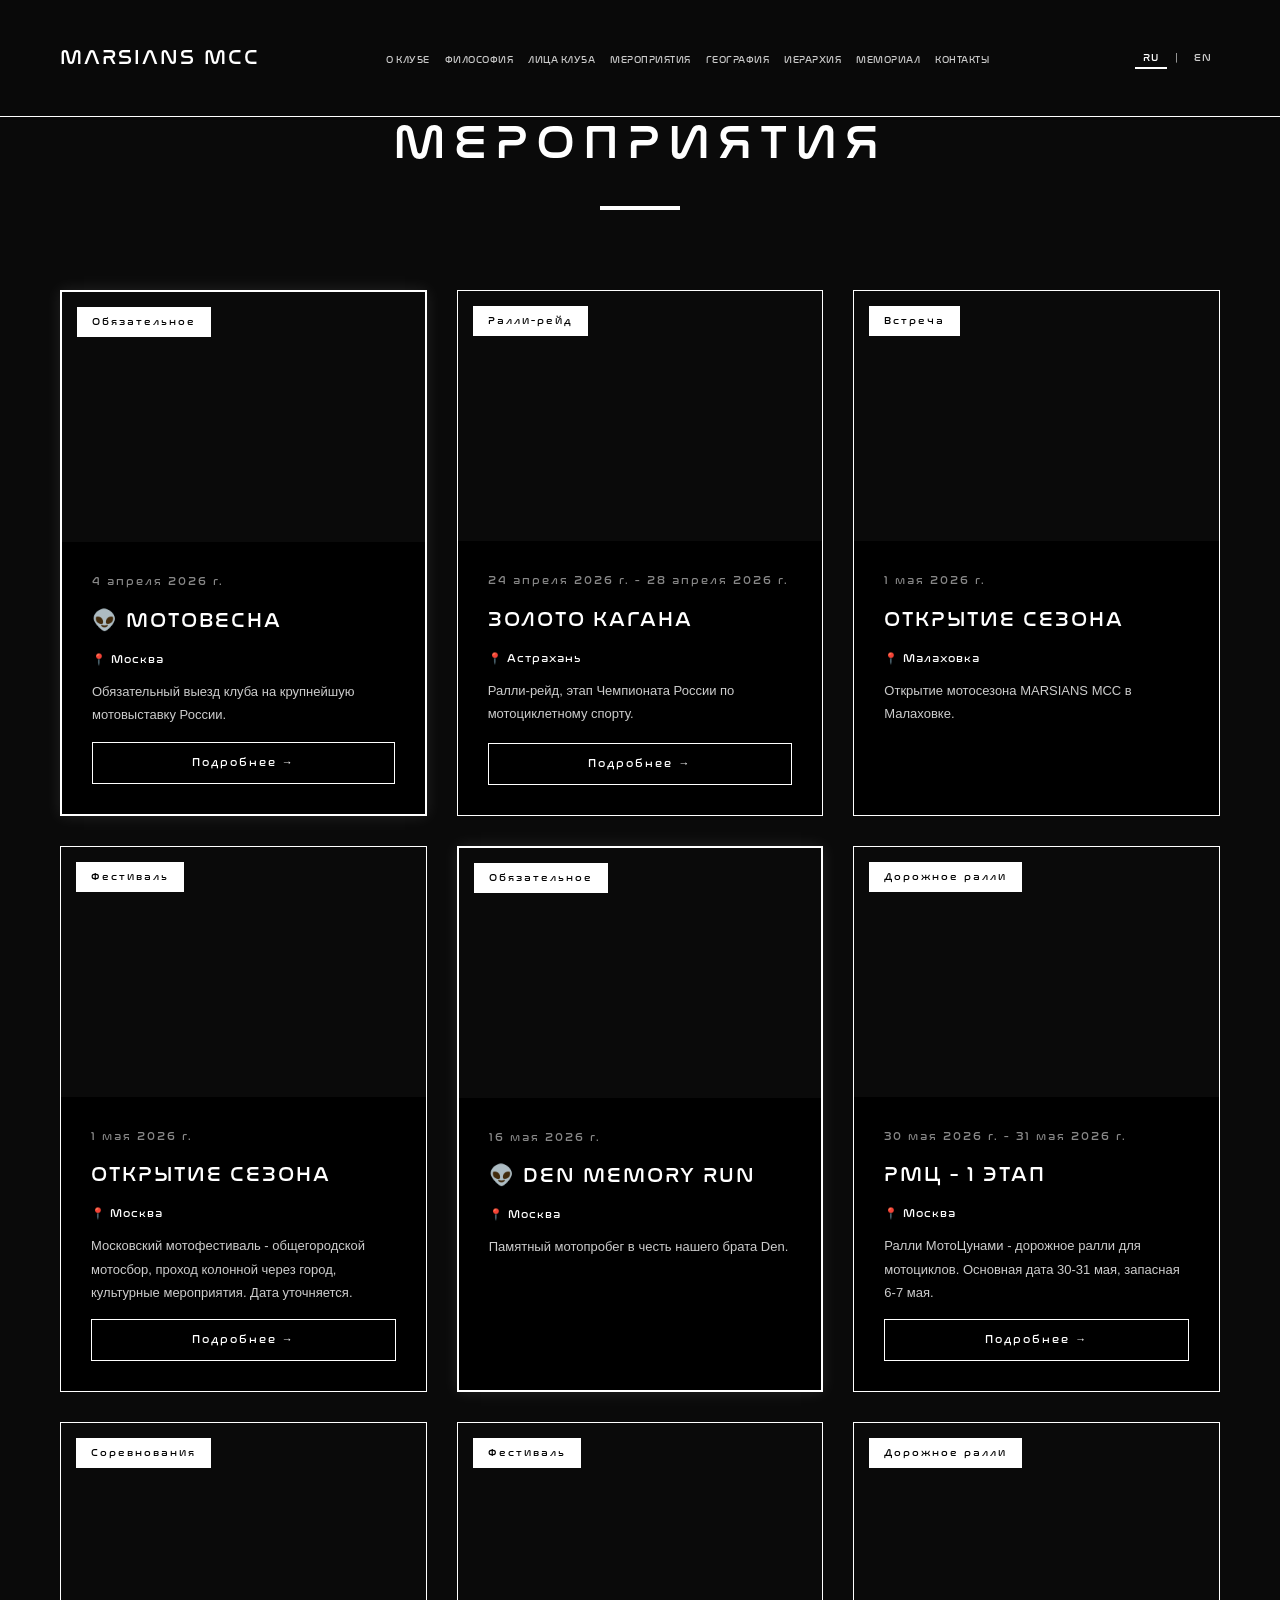
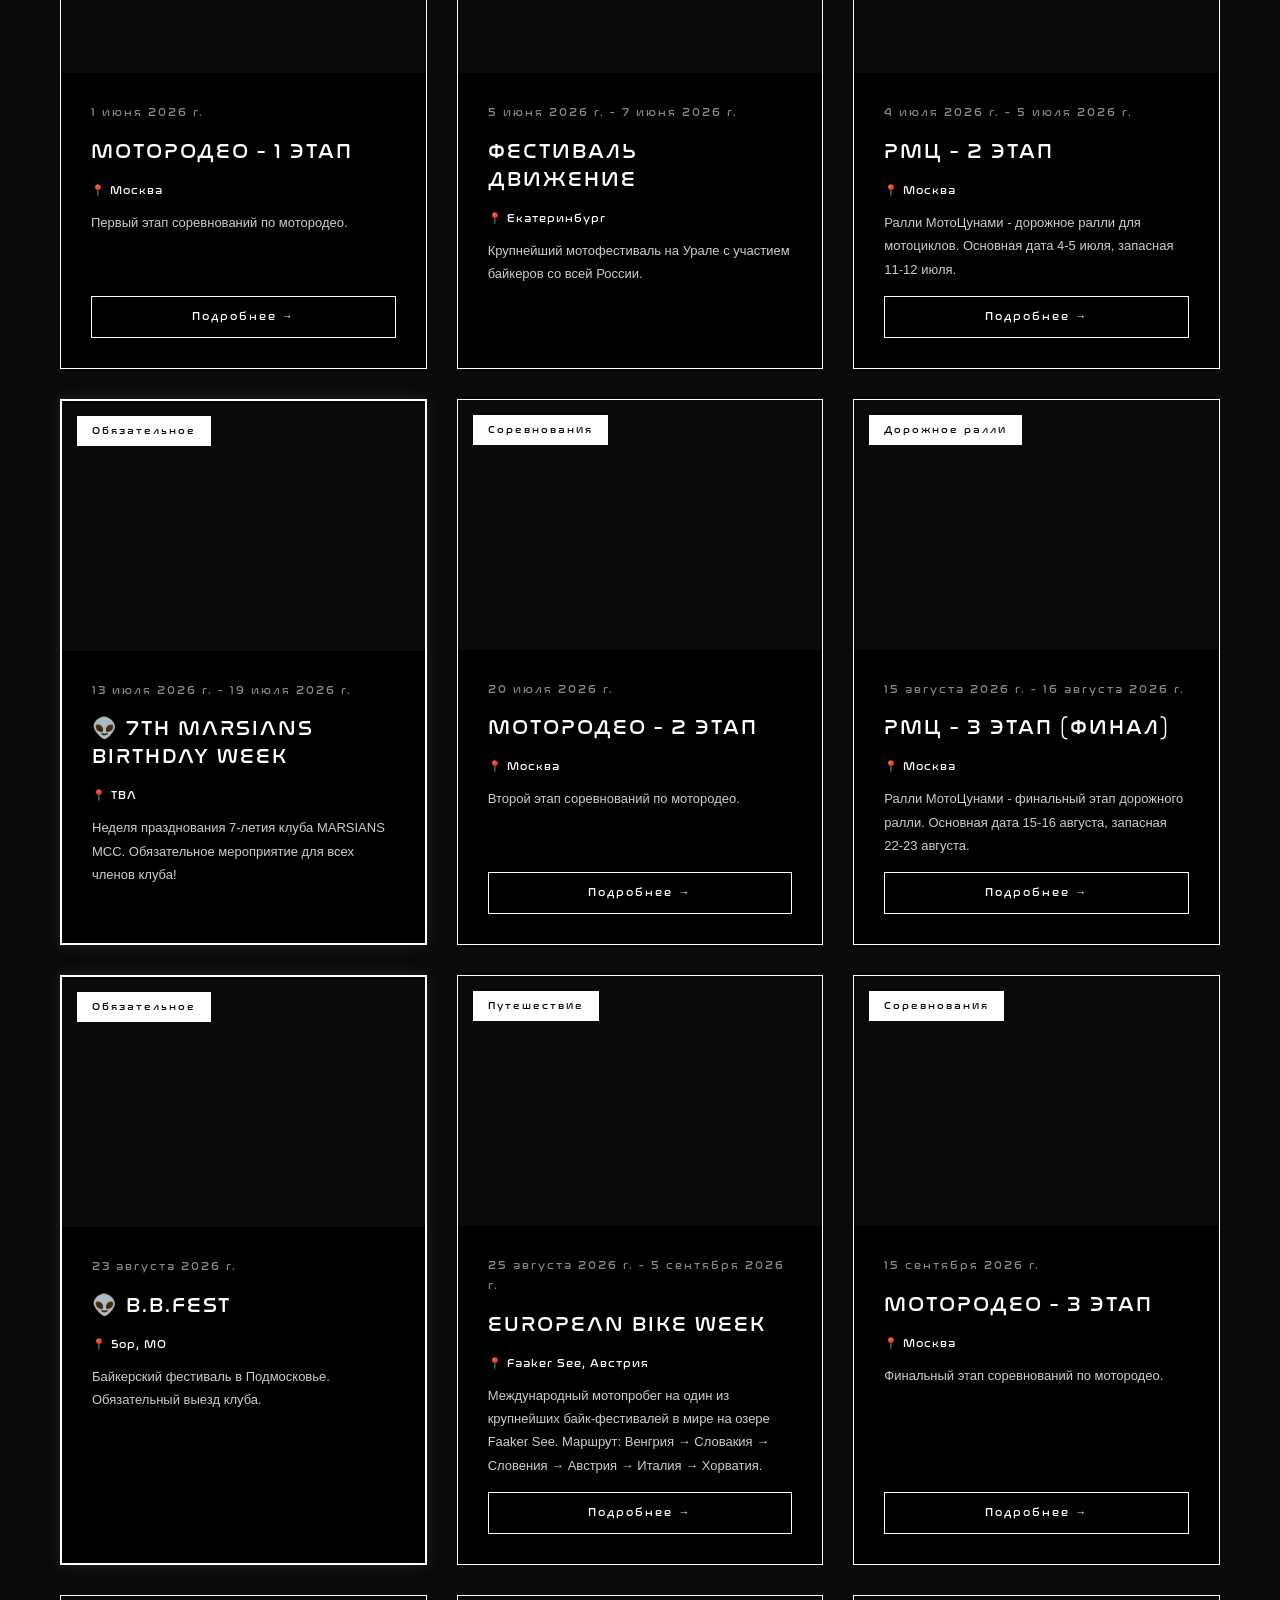
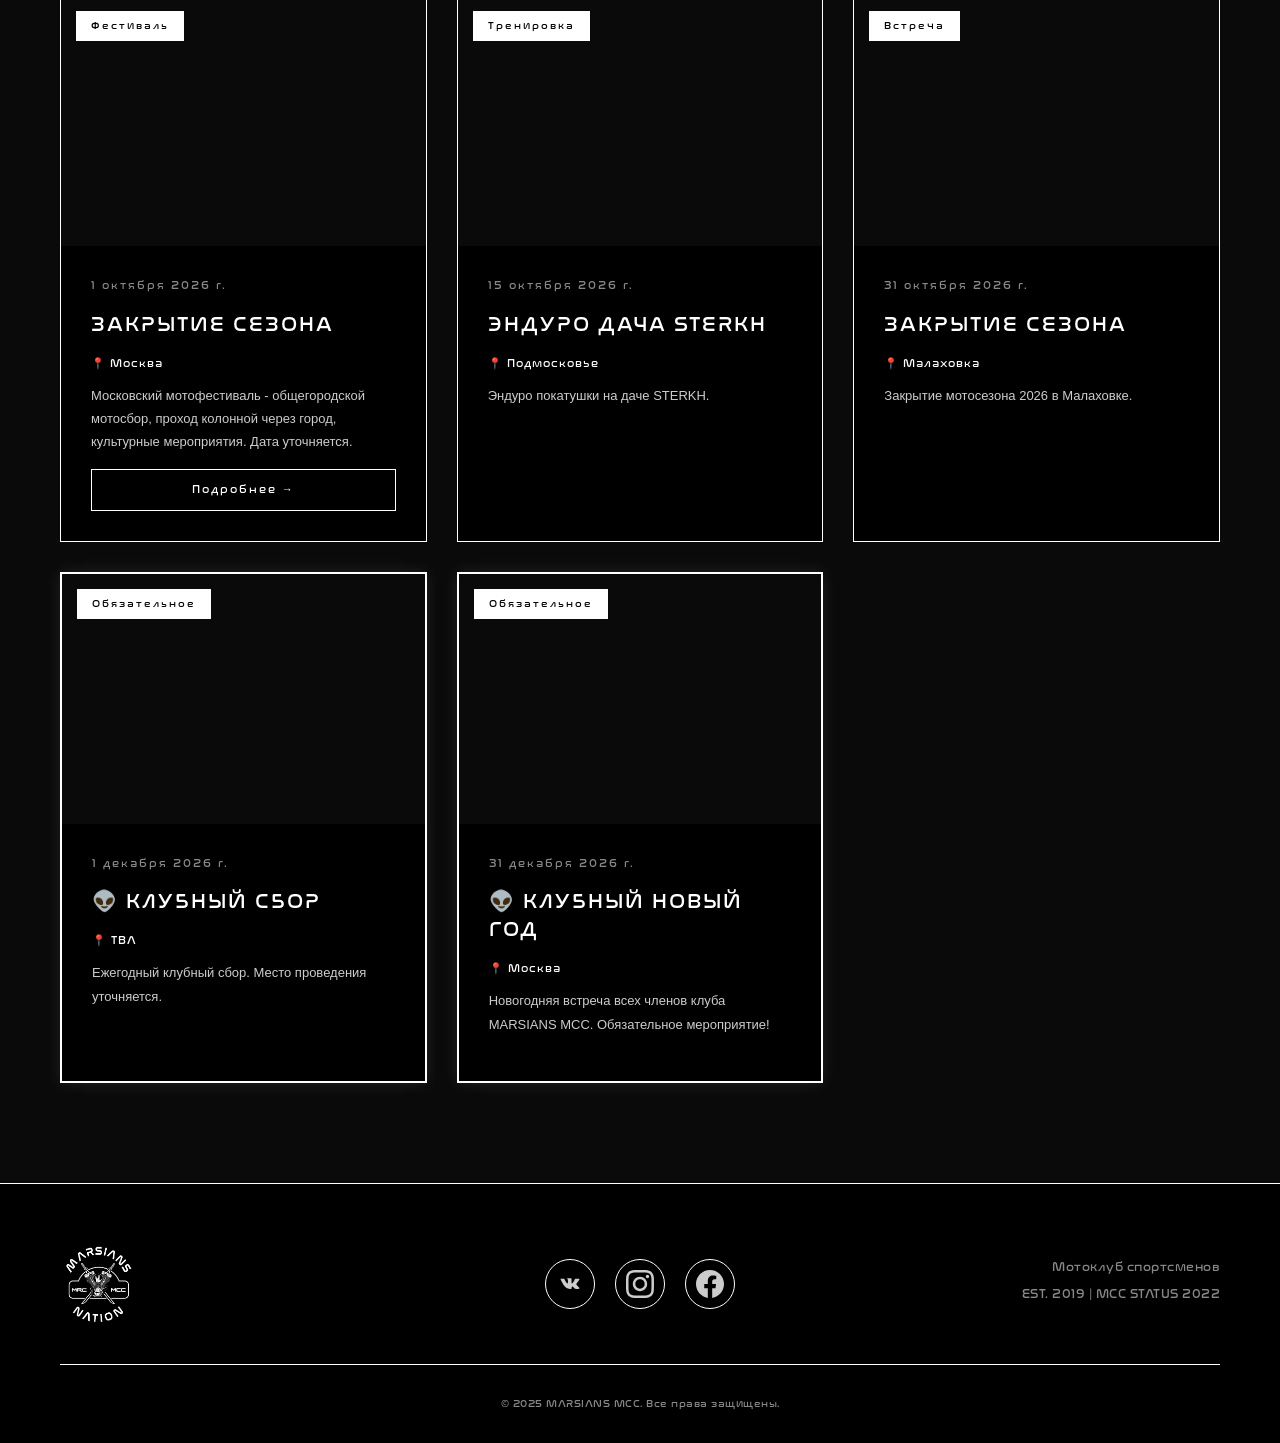
==== events.html @ 00800d78 "Initial COMMIT" ====
<!DOCTYPE html>
<html lang="ru">
<head>
    <!-- Google tag (gtag.js) -->
    <script async src="https://www.googletagmanager.com/gtag/js?id=G-VY75K21KX2"></script>
    <script>
      window.dataLayer = window.dataLayer || [];
      function gtag(){dataLayer.push(arguments);}
      gtag('js', new Date());

      gtag('config', 'G-VY75K21KX2');
    </script>

    <meta charset="UTF-8">
    <meta name="viewport" content="width=device-width, initial-scale=1.0">
    <meta name="description" content="Мероприятия MARSIANS MCC - гонки, ралли-рейды, встречи, поездки и события международного мотоклуба спортсменов">
    <meta name="keywords" content="мероприятия, события, ралли, гонки, мотоклуб, MARSIANS MCC, Dakar, эндуро">
    <meta name="author" content="MARSIANS MCC">
    <meta name="theme-color" content="#000000">

    <!-- Canonical URL -->
    <link rel="canonical" href="https://marsians.info/events.html">

    <!-- Open Graph / Facebook -->
    <meta property="og:type" content="website">
    <meta property="og:url" content="https://marsians.info/events.html">
    <meta property="og:title" content="Мероприятия - MARSIANS MCC">
    <meta property="og:description" content="Гонки, ралли-рейды, встречи, поездки и события международного мотоклуба спортсменов MARSIANS MCC">
    <meta property="og:image" content="https://marsians.info/images/marsians-logo-new.jpg">
    <meta property="og:locale" content="ru_RU">
    <meta property="og:locale:alternate" content="en_US">
    <meta property="og:site_name" content="MARSIANS MCC">

    <!-- Twitter Card -->
    <meta name="twitter:card" content="summary_large_image">
    <meta name="twitter:url" content="https://marsians.info/events.html">
    <meta name="twitter:title" content="Мероприятия - MARSIANS MCC">
    <meta name="twitter:description" content="Гонки, ралли-рейды, встречи, поездки и события международного мотоклуба спортсменов MARSIANS MCC">
    <meta name="twitter:image" content="https://marsians.info/images/marsians-logo-new.jpg">

    <title>Мероприятия - MARSIANS MCC</title>

    <!-- Favicons -->
    <link rel="icon" type="image/png" sizes="32x32" href="images/favicon-32.png">
    <link rel="icon" type="image/png" sizes="16x16" href="images/favicon-16.png">
    <link rel="apple-touch-icon" sizes="192x192" href="images/favicon-192.png">
    <link rel="manifest" href="site.webmanifest">

    <link rel="stylesheet" href="css/nasalization.css">
    <link rel="stylesheet" href="css/style.css?v=1772035218">
</head>
<body>
    <!-- Header -->
    <header class="header">
        <div class="container">
            <nav class="nav">
                <div class="logo">
                    <a href="index.html" style="display: flex; align-items: baseline; gap: 8px; text-decoration: none;">
                        <span class="logo-text">MARSIANS</span>
                        <span class="logo-mcc">MCC</span>
                    </a>
                </div>
                <ul class="nav-menu">
                    <li><a href="index.html#about" data-i18n="nav.about">О клубе</a></li>
                    <li><a href="index.html#philosophy" data-i18n="nav.philosophy">Философия</a></li>
                    <li><a href="index.html#members" data-i18n="nav.members">Лица клуба</a></li>
                    <li><a href="events.html" data-i18n="nav.events">Мероприятия</a></li>
                    <li><a href="index.html#geography" data-i18n="nav.geography">География</a></li>
                    <li><a href="index.html#membership" data-i18n="nav.membership">Членство</a></li>
                    <li><a href="memorial.html" data-i18n="nav.memorial">Мемориал</a></li>
                    <li><a href="index.html#contact" data-i18n="nav.contact">Контакты</a></li>
                </ul>
                <div class="lang-switcher">
                    <button class="lang-btn active" data-lang="ru">RU</button>
                    <span class="lang-divider">|</span>
                    <button class="lang-btn" data-lang="en">EN</button>
                </div>
                <div class="burger">
                    <span></span>
                    <span></span>
                    <span></span>
                </div>
            </nav>
        </div>
    </header>

    <!-- Events Section -->
    <section id="events" class="events page-section">
        <div class="container">
            <div class="section-header">
                <h2 class="section-title" data-i18n="events.title">Мероприятия</h2>
                <div class="title-line"></div>
            </div>
            <div class="events-content">
                <div id="events-container" class="events-grid">
                    <!-- Events will be loaded dynamically -->
                </div>
            </div>
        </div>
    </section>

    <!-- Footer -->
    <footer class="footer">
        <div class="container">
            <div class="footer-content">
                <div class="footer-logo">
                    <img src="images/marsians-logo-new.jpg" alt="MARSIANS MCC - MARSIANS NATION">
                </div>
                <div class="footer-info">
                    <p data-i18n="footer.subtitle">Мотоклуб спортсменов</p>
                    <p>EST. 2019 | MCC STATUS 2022</p>
                </div>
                <div class="footer-socials">
                    <a href="http://vk.com/marsians_mcc" class="social-link" aria-label="VKontakte">
                        <svg viewBox="0 0 24 24" fill="currentColor" xmlns="http://www.w3.org/2000/svg">
                            <path d="M12.785 16.241s.288-.032.436-.193c.136-.148.131-.425.131-.425s-.019-1.297.582-1.488c.593-.188 1.354 1.254 2.161 1.808.612.42 1.078.328 1.078.328l2.167-.03s1.133-.07.596-.962c-.044-.073-.314-.661-1.613-1.87-1.36-1.266-1.178-1.061.46-3.254.999-1.338 1.398-2.154 1.274-2.503-.118-.333-.849-.245-.849-.245l-2.439.015s-.181-.025-.315.056c-.131.079-.216.263-.216.263s-.387 1.03-.903 1.906c-1.087 1.848-1.523 1.947-1.7 1.832-.412-.267-.309-1.073-.309-1.645 0-1.788.271-2.533-.528-2.726-.266-.064-.461-.106-1.14-.113-.87-.009-1.605.003-2.021.207-.277.136-.491.439-.361.456.161.022.525.098.718.361.249.339.24 1.102.24 1.102s.143 2.105-.334 2.366c-.328.179-.777-.187-1.742-1.862-.494-.854-.867-1.798-.867-1.798s-.072-.176-.2-.271c-.155-.114-.372-.15-.372-.15l-2.318.015s-.348.01-.476.161c-.114.134-.009.411-.009.411s1.816 4.25 3.873 6.395c1.885 1.968 4.025 1.839 4.025 1.839h.971z"/>
                        </svg>
                    </a>
                    <a href="https://instagram.com/marsians.mcc" class="social-link" aria-label="Instagram">
                        <svg viewBox="0 0 24 24" fill="currentColor" xmlns="http://www.w3.org/2000/svg">
                            <path d="M12 2.163c3.204 0 3.584.012 4.85.07 3.252.148 4.771 1.691 4.919 4.919.058 1.265.069 1.645.069 4.849 0 3.205-.012 3.584-.069 4.849-.149 3.225-1.664 4.771-4.919 4.919-1.266.058-1.644.07-4.85.07-3.204 0-3.584-.012-4.849-.07-3.26-.149-4.771-1.699-4.919-4.92-.058-1.265-.07-1.644-.07-4.849 0-3.204.013-3.583.07-4.849.149-3.227 1.664-4.771 4.919-4.919 1.266-.057 1.645-.069 4.849-.069zm0-2.163c-3.259 0-3.667.014-4.947.072-4.358.2-6.78 2.618-6.98 6.98-.059 1.281-.073 1.689-.073 4.948 0 3.259.014 3.668.072 4.948.2 4.358 2.618 6.78 6.98 6.98 1.281.058 1.689.072 4.948.072 3.259 0 3.668-.014 4.948-.072 4.354-.2 6.782-2.618 6.979-6.98.059-1.28.073-1.689.073-4.948 0-3.259-.014-3.667-.072-4.947-.196-4.354-2.617-6.78-6.979-6.98-1.281-.059-1.69-.073-4.949-.073zm0 5.838c-3.403 0-6.162 2.759-6.162 6.162s2.759 6.163 6.162 6.163 6.162-2.759 6.162-6.163c0-3.403-2.759-6.162-6.162-6.162zm0 10.162c-2.209 0-4-1.79-4-4 0-2.209 1.791-4 4-4s4 1.791 4 4c0 2.21-1.791 4-4 4zm6.406-11.845c-.796 0-1.441.645-1.441 1.44s.645 1.44 1.441 1.44c.795 0 1.439-.645 1.439-1.44s-.644-1.44-1.439-1.44z"/>
                        </svg>
                    </a>
                    <a href="https://www.facebook.com/61574670457330/" class="social-link" aria-label="Facebook">
                        <svg viewBox="0 0 24 24" fill="currentColor" xmlns="http://www.w3.org/2000/svg">
                            <path d="M24 12.073c0-6.627-5.373-12-12-12s-12 5.373-12 12c0 5.99 4.388 10.954 10.125 11.854v-8.385H7.078v-3.47h3.047V9.43c0-3.007 1.792-4.669 4.533-4.669 1.312 0 2.686.235 2.686.235v2.953H15.83c-1.491 0-1.956.925-1.956 1.874v2.25h3.328l-.532 3.47h-2.796v8.385C19.612 23.027 24 18.062 24 12.073z"/>
                        </svg>
                    </a>
                </div>
            </div>
            <div class="footer-bottom">
                <p>&copy; 2025 MARSIANS MCC. <span data-i18n="footer.copyright">Все права защищены.</span></p>
            </div>
        </div>
    </footer>

    <script src="js/i18n.js"></script>
    <script src="js/script.js"></script>
    <script>
        // Initialize i18n when page loads
        document.addEventListener('DOMContentLoaded', () => {
            window.i18n.init();
            loadEvents();
        });
    </script>
</body>
</html>
---- css/nasalization.css ----
/* NASALIZATION Font Face Declaration */

@font-face {
    font-family: 'Nasalization';
    src: url('../fonts/Nasalization Rg.otf') format('opentype');
    font-weight: 400;
    font-style: normal;
    font-display: block;
}

@font-face {
    font-family: 'Nasalization';
    src: url('../fonts/Nasalization Rg.otf') format('opentype');
    font-weight: 900;
    font-style: normal;
    font-display: block;
}
---- css/style.css ----
/* ========================
   GLOBAL STYLES & RESET
   ======================== */

* {
    margin: 0;
    padding: 0;
    box-sizing: border-box;
}

:root {
    --primary-bg: #000000;
    --secondary-bg: #0a0a0a;
    --accent-color: #ffffff;
    --accent-hover: #cccccc;
    --text-primary: #ffffff;
    --text-secondary: #cccccc;
    --text-muted: #888888;
    --border-color: #ffffff;
    --gradient-overlay: linear-gradient(135deg, rgba(255, 255, 255, 0.05) 0%, rgba(0, 0, 0, 0.9) 100%);
    --shadow-strong: 0 10px 40px rgba(255, 255, 255, 0.1);
    --shadow-medium: 0 5px 20px rgba(255, 255, 255, 0.05);
}

html {
    scroll-behavior: smooth;
}

body {
    font-family: 'Nasalization', 'Arial', sans-serif;
    background-color: var(--primary-bg);
    color: var(--text-primary);
    line-height: 1.8;
    overflow-x: hidden;
}

h1, h2, h3, h4, h5, h6 {
    font-family: 'Nasalization', 'Arial', sans-serif;
    font-weight: 400;
    text-transform: uppercase;
    letter-spacing: 3px;
}

a {
    text-decoration: none;
    color: inherit;
    transition: all 0.3s ease;
}

ul {
    list-style: none;
}

.container {
    max-width: 1200px;
    margin: 0 auto;
    padding: 0 20px;
}

/* ========================
   HEADER & NAVIGATION
   ======================== */

.header {
    position: fixed;
    top: 0;
    left: 0;
    width: 100%;
    background: rgba(10, 10, 10, 0.95);
    backdrop-filter: blur(10px);
    border-bottom: 1px solid var(--border-color);
    z-index: 1000;
    transition: all 0.3s ease;
}

.nav {
    display: flex;
    justify-content: space-between;
    align-items: center;
    padding: 20px 0;
}

.logo {
    display: flex;
    align-items: baseline;
    gap: 8px;
}

.logo-text {
    font-family: 'Nasalization', 'Arial', sans-serif;
    font-size: 24px;
    font-weight: 400;
    letter-spacing: 3px;
    color: var(--text-primary);
}

.logo-mcc {
    font-family: 'Nasalization', 'Arial', sans-serif;
    font-size: 24px;
    font-weight: 400;
    letter-spacing: 3px;
    color: var(--text-primary);
}

.nav-menu {
    display: flex;
    gap: 20px;
    align-items: center;
}

.nav-menu li a {
    font-family: 'Nasalization', 'Arial', sans-serif;
    font-size: 10px;
    font-weight: 400;
    letter-spacing: 1px;
    text-transform: uppercase;
    color: var(--text-secondary);
    position: relative;
    padding: 5px 0;
    white-space: nowrap;
}

.nav-menu li a::after {
    content: '';
    position: absolute;
    bottom: 0;
    left: 0;
    width: 0;
    height: 2px;
    background: var(--text-primary);
    transition: width 0.3s ease;
}

.nav-menu li a:hover {
    color: var(--text-primary);
}

.nav-menu li a:hover::after {
    width: 100%;
}

/* Language Switcher */
.lang-switcher {
    display: flex;
    align-items: center;
    gap: 8px;
    margin-left: 20px;
}

.lang-btn {
    font-family: 'Nasalization', 'Arial', sans-serif;
    font-size: 10px;
    font-weight: 400;
    letter-spacing: 1px;
    text-transform: uppercase;
    background: transparent;
    border: none;
    color: var(--text-secondary);
    cursor: pointer;
    padding: 5px 8px;
    transition: all 0.3s ease;
    position: relative;
}

.lang-btn:hover {
    color: var(--text-primary);
}

.lang-btn.active {
    color: var(--text-primary);
}

.lang-btn.active::after {
    content: '';
    position: absolute;
    bottom: 0;
    left: 0;
    width: 100%;
    height: 2px;
    background: var(--text-primary);
}

.lang-divider {
    color: var(--text-secondary);
    font-size: 10px;
}

.burger {
    display: none;
    flex-direction: column;
    gap: 5px;
    cursor: pointer;
}

.burger span {
    width: 25px;
    height: 3px;
    background: var(--text-primary);
    transition: all 0.3s ease;
}

/* ========================
   HERO SECTION
   ======================== */

.hero {
    position: relative;
    height: 100vh;
    display: flex;
    align-items: center;
    justify-content: center;
    background:
        linear-gradient(135deg, rgba(255, 255, 255, 0.05) 0%, rgba(0, 0, 0, 0.95) 100%),
        url('data:image/svg+xml,<svg width="100" height="100" xmlns="http://www.w3.org/2000/svg"><defs><pattern id="grid" width="100" height="100" patternUnits="userSpaceOnUse"><path d="M 100 0 L 0 0 0 100" fill="none" stroke="rgba(255,255,255,0.05)" stroke-width="1"/></pattern></defs><rect width="100%" height="100%" fill="url(%23grid)"/></svg>'),
        radial-gradient(ellipse at center, #0a0a0a 0%, #000000 100%);
    background-size: cover, 100px 100px, cover;
    overflow: hidden;
}

.hero-container {
    width: 100%;
    max-width: none !important;
    margin: 0 auto;
    padding: 0;
}

.hero-overlay {
    position: absolute;
    top: 0;
    left: 0;
    width: 100%;
    height: 100%;
    background: radial-gradient(circle at 30% 50%, rgba(255, 255, 255, 0.05) 0%, transparent 50%);
    z-index: 0;
    pointer-events: none;
}

.hero-content {
    text-align: center;
    z-index: 10;
    position: relative;
    animation: fadeInUp 1s ease;
    display: flex;
    flex-direction: column;
    align-items: center;
    justify-content: center;
    gap: 0px;
    padding: 150px 0 60px 0;
}

.hero-curved-text {
    width: 100%;
    max-width: 100% !important;
    height: auto;
    overflow: visible !important;
    z-index: 100 !important;
    position: relative !important;
}

.hero-curved-text.hero-top {
    margin-bottom: -60px !important;
}

.hero-curved-text.hero-bottom {
    margin-top: -60px !important;
}

/* Direct SVG text styling - only effects, not overriding inline attributes */
.hero-curved-text text {
    /* No glow effects */
}

.hero-curved-text text textPath {
    text-transform: uppercase;
}

/* Prevent any CSS changes on language switch */
html[lang="en"] .hero-curved-text text,
html[lang="ru"] .hero-curved-text text,
html[lang="en"] .hero-curved-text text textPath,
html[lang="ru"] .hero-curved-text text textPath {
    /* Preserve inline attributes, no effects */
}

/* Force visibility and size */
.hero-curved-text {
    visibility: visible !important;
    display: block !important;
}

.hero-center {
    display: flex;
    flex-direction: column;
    align-items: center;
    gap: 25px;
    margin: 0;
}

.hero-subtitle {
    font-family: 'Nasalization', 'Arial', sans-serif;
    font-size: 18px;
    font-weight: 400;
    letter-spacing: 4px;
    color: var(--text-secondary);
    text-transform: uppercase;
    margin: 0;
}

.hero-date {
    font-family: 'Nasalization', 'Arial', sans-serif;
    font-size: 11px;
    font-weight: 400;
    letter-spacing: 2px;
    color: var(--text-primary);
    padding: 12px 24px;
    border: 1px solid var(--text-primary);
    display: inline-block;
}

.scroll-indicator {
    position: absolute;
    bottom: 40px;
    left: 50%;
    transform: translateX(-50%);
    z-index: 1;
}

.scroll-indicator span {
    display: block;
    width: 2px;
    height: 60px;
    background: linear-gradient(to bottom, var(--text-primary), transparent);
    animation: scrollDown 2s ease-in-out infinite;
}

@keyframes fadeInUp {
    from {
        opacity: 0;
        transform: translateY(30px);
    }
    to {
        opacity: 1;
        transform: translateY(0);
    }
}

@keyframes textGlow {
    from {
        filter: drop-shadow(0 0 15px rgba(255, 255, 255, 0.3));
    }
    to {
        filter: drop-shadow(0 0 30px rgba(255, 255, 255, 0.6));
    }
}

@keyframes scrollDown {
    0%, 100% {
        transform: translateY(0);
        opacity: 0;
    }
    50% {
        opacity: 1;
    }
}

/* ========================
   SECTION COMMON STYLES
   ======================== */

section {
    padding: 120px 0;
    position: relative;
}

.section-header {
    text-align: center;
    margin-bottom: 80px;
}

.section-title {
    font-size: 48px;
    font-weight: 400;
    letter-spacing: 8px;
    margin-bottom: 20px;
    color: var(--text-primary);
}

.title-line {
    width: 80px;
    height: 4px;
    background: var(--text-primary);
    margin: 0 auto;
}

/* ========================
   PHILOSOPHY SECTION
   ======================== */

.philosophy {
    background: var(--primary-bg);
    position: relative;
}

.philosophy::before {
    content: '';
    position: absolute;
    top: 0;
    left: 0;
    right: 0;
    height: 1px;
    background: linear-gradient(to right, transparent, var(--border-color), transparent);
}

.philosophy-grid {
    display: grid;
    grid-template-columns: repeat(6, 1fr);
    gap: 30px;
}

.philosophy-card {
    grid-column: span 2;
    background: var(--secondary-bg);
    padding: 40px 30px;
    border: 1px solid var(--border-color);
    text-align: left;
    transition: all 0.3s ease;
    position: relative;
    min-height: 240px;
    display: flex;
    flex-direction: column;
}

.philosophy-card:nth-child(4) {
    grid-column: 2 / 4;
}

.philosophy-card:nth-child(5) {
    grid-column: 4 / 6;
}

.philosophy-card::before {
    content: '';
    position: absolute;
    top: 0;
    left: 0;
    width: 3px;
    height: 0;
    background: var(--text-primary);
    transition: height 0.3s ease;
}

.philosophy-card:hover::before {
    height: 100%;
}

.philosophy-card:hover {
    border-color: var(--text-primary);
    transform: translateX(5px);
    box-shadow: var(--shadow-medium);
}

.philosophy-number {
    font-family: 'Nasalization', 'Arial', sans-serif;
    font-size: 48px;
    font-weight: 700;
    color: var(--text-primary);
    opacity: 0.15;
    position: absolute;
    top: 20px;
    right: 20px;
    line-height: 1;
}

.philosophy-card h3 {
    font-size: 13px;
    margin-bottom: 15px;
    color: var(--text-primary);
    letter-spacing: 1.2px;
    position: relative;
    z-index: 1;
    line-height: 1.4;
    padding-right: 60px;
}

.philosophy-card p {
    font-family: 'Nasalization', 'Arial', sans-serif;
    font-size: 11px;
    line-height: 1.8;
    color: var(--text-secondary);
    letter-spacing: 0.5px;
    margin-bottom: 8px;
}

.philosophy-card p:last-child {
    margin-bottom: 0;
}

/* ========================
   ABOUT SECTION
   ======================== */

.about {
    background: var(--secondary-bg);
}

.about-content {
    display: grid;
    grid-template-columns: 2fr 1fr;
    gap: 60px;
    align-items: center;
}

.about-text p {
    font-family: 'Nasalization', 'Arial', sans-serif;
    font-size: 15px;
    line-height: 2;
    color: var(--text-secondary);
    margin-bottom: 20px;
    letter-spacing: 1px;
}

.about-stats {
    display: flex;
    flex-direction: column;
    gap: 40px;
}

.stat-item {
    text-align: center;
    padding: 30px;
    background: var(--primary-bg);
    border: 1px solid var(--border-color);
    transition: all 0.3s ease;
}

.stat-item:hover {
    border-color: var(--text-primary);
    transform: translateY(-5px);
    box-shadow: var(--shadow-medium);
}

.stat-number {
    font-size: 48px;
    font-weight: 700;
    color: var(--text-primary);
    margin-bottom: 10px;
}

.stat-label {
    font-family: 'Nasalization', 'Arial', sans-serif;
    font-size: 11px;
    text-transform: uppercase;
    letter-spacing: 2px;
    color: var(--text-muted);
}

/* ========================
   OBJECTIVES SECTION
   ======================== */

.objectives {
    background: var(--primary-bg);
}

.objectives-grid {
    display: grid;
    grid-template-columns: repeat(3, 1fr);
    gap: 30px;
}

.objective-card {
    background: var(--secondary-bg);
    padding: 40px 30px;
    border: 1px solid var(--border-color);
    text-align: center;
    transition: all 0.3s ease;
    position: relative;
    overflow: hidden;
}

.objective-card::before {
    content: '';
    position: absolute;
    top: 0;
    left: 0;
    width: 100%;
    height: 0;
    background: linear-gradient(to bottom, var(--text-primary), transparent);
    opacity: 0.1;
    transition: height 0.3s ease;
}

.objective-card:hover::before {
    height: 100%;
}

.objective-card:hover {
    border-color: var(--text-primary);
    transform: translateY(-10px);
    box-shadow: var(--shadow-strong);
}

.objective-icon {
    width: 60px;
    height: 60px;
    margin: 0 auto 25px;
    color: var(--text-primary);
}

.objective-icon svg {
    width: 100%;
    height: 100%;
}

.objective-card h3 {
    font-size: 20px;
    margin-bottom: 15px;
    color: var(--text-primary);
}

.objective-card p {
    font-family: 'Nasalization', 'Arial', sans-serif;
    font-size: 12px;
    line-height: 1.8;
    color: var(--text-secondary);
    letter-spacing: 0.5px;
}

/* ========================
   MEMBERSHIP SECTION
   ======================== */

.membership {
    background: var(--secondary-bg);
}

.membership-content {
    max-width: 900px;
    margin: 0 auto;
}

.membership-info {
    text-align: center;
    margin-bottom: 60px;
}

.membership-info h3 {
    font-size: 28px;
    margin-bottom: 20px;
    color: var(--text-primary);
}

.membership-info p {
    font-family: 'Nasalization', 'Arial', sans-serif;
    font-size: 13px;
    line-height: 2;
    color: var(--text-secondary);
    margin-bottom: 15px;
    letter-spacing: 0.5px;
}

.membership-path {
    margin-top: 50px;
    padding: 40px;
    background: var(--secondary-bg);
    border: 1px solid var(--border-color);
}

.path-line {
    display: flex;
    align-items: center;
    justify-content: center;
    gap: 20px;
    flex-wrap: wrap;
}

.path-step {
    font-family: 'Nasalization', 'Arial', sans-serif;
    font-size: 14px;
    letter-spacing: 2px;
    padding: 12px 24px;
    border: 1px solid var(--border-color);
    background: var(--primary-bg);
    color: var(--text-primary);
    transition: all 0.3s ease;
}

.path-step:hover {
    border-color: var(--text-primary);
    box-shadow: 0 0 10px rgba(255, 255, 255, 0.1);
}

.path-step.highlight {
    border-color: var(--text-primary);
    background: linear-gradient(135deg, rgba(255, 255, 255, 0.05) 0%, var(--primary-bg) 100%);
}

.path-step.elite {
    border-color: var(--text-primary);
    box-shadow: 0 0 15px rgba(255, 255, 255, 0.15);
}

.path-arrow {
    font-family: 'Nasalization', 'Arial', sans-serif;
    font-size: 20px;
    color: var(--text-secondary);
}

/* ========================
   GEOGRAPHY SECTION
   ======================== */

.geography {
    background: var(--primary-bg);
}

.geography-content {
    max-width: 1000px;
    margin: 0 auto;
}

.geography-intro {
    font-family: 'Nasalization', 'Arial', sans-serif;
    font-size: 14px;
    color: var(--text-secondary);
    text-align: center;
    margin-bottom: 30px;
    line-height: 1.8;
}

.geography-countries {
    display: flex;
    flex-wrap: wrap;
    justify-content: center;
    gap: 20px;
    margin-bottom: 50px;
}

.country-item {
    font-family: 'Nasalization', 'Arial', sans-serif;
    font-size: 12px;
    color: var(--text-primary);
    background: var(--secondary-bg);
    padding: 10px 20px;
    border: 1px solid var(--border-color);
    text-transform: uppercase;
    letter-spacing: 1px;
    transition: all 0.3s ease;
}

.country-item:hover {
    background: var(--text-primary);
    color: var(--primary-bg);
    transform: translateY(-2px);
}

.geography-outro {
    font-family: 'Nasalization', 'Arial', sans-serif;
    font-size: 14px;
    color: var(--text-secondary);
    text-align: center;
    margin-top: 50px;
    line-height: 1.8;
}

.google-map {
    width: 100%;
    height: 600px;
    border: 1px solid var(--border-color);
    margin-bottom: 50px;
    background: var(--secondary-bg);
}

/* Google Maps info window styling */
/* Leaflet popup styling */
.leaflet-popup-content-wrapper {
    background-color: #000000 !important;
    border: 1px solid #ffffff !important;
    border-radius: 0 !important;
    box-shadow: 0 0 20px rgba(255, 255, 255, 0.3) !important;
}

.leaflet-popup-tip {
    background-color: #000000 !important;
    border: 1px solid #ffffff !important;
}

.leaflet-popup-close-button {
    color: #ffffff !important;
}

.leaflet-popup-close-button:hover {
    color: #cccccc !important;
}

/* Custom marker no extra styles needed */
.custom-marker {
    background: transparent !important;
    border: none !important;
}

.geography-stats {
    display: grid;
    grid-template-columns: repeat(4, 1fr);
    gap: 20px;
}

.stat-block {
    background: var(--secondary-bg);
    padding: 30px;
    border: 1px solid var(--border-color);
    text-align: center;
    transition: all 0.3s ease;
}

.stat-block:hover {
    border-color: var(--text-primary);
    transform: translateY(-5px);
}

.stat-value {
    font-family: 'Nasalization', 'Arial', sans-serif;
    font-size: 48px;
    color: var(--text-primary);
    margin-bottom: 10px;
    letter-spacing: 2px;
}

.stat-desc {
    font-family: 'Nasalization', 'Arial', sans-serif;
    font-size: 12px;
    color: var(--text-secondary);
    text-transform: uppercase;
    letter-spacing: 2px;
}

/* ========================
   CONTACT SECTION
   ======================== */

.contact {
    background: var(--secondary-bg);
}

.contact-content {
    max-width: 700px;
    margin: 0 auto;
}

.contact-item {
    display: flex;
    align-items: center;
    gap: 30px;
    padding: 40px;
    background: var(--primary-bg);
    border: 1px solid var(--border-color);
    margin-bottom: 30px;
    transition: all 0.3s ease;
}

.contact-item:hover {
    border-color: var(--text-primary);
    box-shadow: var(--shadow-medium);
}

.contact-icon {
    width: 50px;
    height: 50px;
    color: var(--text-primary);
}

.contact-icon svg {
    width: 100%;
    height: 100%;
}

.contact-details h4 {
    font-size: 18px;
    margin-bottom: 8px;
    color: var(--text-primary);
}

.contact-details a,
.contact-details p {
    font-family: 'Nasalization', 'Arial', sans-serif;
    font-size: 13px;
    color: var(--text-secondary);
    letter-spacing: 0.5px;
}

.contact-details a:hover {
    color: var(--text-primary);
}

.whatsapp-contacts {
    margin-top: 15px;
}

.whatsapp-contacts p {
    font-family: 'Nasalization', 'Arial', sans-serif;
    font-size: 12px;
    color: var(--text-secondary);
    margin-bottom: 8px;
    letter-spacing: 0.5px;
    display: flex;
    align-items: center;
    gap: 10px;
}

.whatsapp-contacts a {
    color: var(--text-primary);
    text-decoration: none;
    transition: color 0.3s ease;
    display: inline-block;
    min-width: 140px;
}

.whatsapp-contacts a:hover {
    color: var(--accent-hover);
}

.social-link {
    width: 50px;
    height: 50px;
    display: flex;
    align-items: center;
    justify-content: center;
    background: transparent;
    border: 1px solid var(--border-color);
    border-radius: 50%;
    color: var(--text-secondary);
    transition: all 0.3s ease;
}

.social-link:hover {
    color: var(--text-primary);
    border-color: var(--accent-color);
    transform: translateY(-5px);
}

.social-link svg {
    width: 28px;
    height: 28px;
}

/* ========================
   FOOTER
   ======================== */

.footer {
    background: var(--primary-bg);
    border-top: 1px solid var(--border-color);
    padding: 60px 0 30px;
}

.footer-content {
    display: flex;
    flex-direction: row;
    justify-content: space-between;
    align-items: center;
    margin-bottom: 40px;
    position: relative;
}

.footer-logo {
    display: flex;
    align-items: center;
}

.footer-logo img {
    height: 80px;
    width: auto;
}

.footer-info {
    text-align: right;
}

.footer-socials {
    display: flex;
    gap: 20px;
    align-items: center;
    position: absolute;
    left: 50%;
    transform: translateX(-50%);
}

.footer-info p {
    font-family: 'Nasalization', 'Arial', sans-serif;
    font-size: 12px;
    color: var(--text-muted);
    margin-bottom: 5px;
    letter-spacing: 0.5px;
}

.footer-bottom {
    text-align: center;
    padding-top: 30px;
    border-top: 1px solid var(--border-color);
}

.footer-bottom p {
    font-family: 'Nasalization', 'Arial', sans-serif;
    font-size: 10px;
    color: var(--text-muted);
    letter-spacing: 0.5px;
}

/* =====================================================
   MEMORIAL SECTION
   ===================================================== */

.memorial {
    background: var(--primary-bg);
}

.memorial-intro {
    text-align: center;
    max-width: 800px;
    margin: 0 auto 60px;
}

.memorial-subtitle {
    font-family: 'Nasalization', 'Arial', sans-serif;
    font-size: 20px;
    letter-spacing: 3px;
    color: var(--text-primary);
    margin-bottom: 20px;
    text-transform: uppercase;
}

.memorial-description {
    font-family: 'Nasalization', 'Arial', sans-serif;
    font-size: 14px;
    line-height: 1.8;
    color: var(--text-secondary);
    letter-spacing: 0.5px;
}

.memorial-grid {
    display: grid;
    grid-template-columns: repeat(auto-fit, minmax(350px, 1fr));
    gap: 30px;
    margin-top: 50px;
    justify-items: center;
}

.memorial-card {
    background: var(--secondary-bg);
    border: 1px solid var(--border-color);
    overflow: hidden;
    transition: all 0.3s ease;
    position: relative;
    width: 100%;
    max-width: 400px;
}

.memorial-card:hover {
    transform: translateY(-5px);
    box-shadow: 0 10px 30px rgba(255, 255, 255, 0.1);
    border-color: var(--accent-color);
}

.memorial-image {
    width: 100%;
    height: 300px;
    background-size: cover;
    background-position: center top;
    background-color: var(--secondary-bg);
    position: relative;
    filter: grayscale(100%);
}

.memorial-image::after {
    content: '';
    position: absolute;
    bottom: 0;
    left: 0;
    right: 0;
    height: 80px;
    background: linear-gradient(to top, var(--secondary-bg), transparent);
}

.memorial-info {
    padding: 25px;
    text-align: center;
}

.memorial-name {
    font-size: 16px;
    letter-spacing: 2px;
    color: var(--text-primary);
    margin-bottom: 8px;
}

.memorial-nickname {
    font-size: 12px;
    letter-spacing: 1px;
    color: var(--text-secondary);
    margin-bottom: 10px;
    text-transform: uppercase;
}

.memorial-status {
    font-size: 11px;
    letter-spacing: 1px;
    color: var(--text-muted);
    margin-bottom: 8px;
    text-transform: uppercase;
}

.memorial-dates {
    font-size: 11px;
    color: var(--text-muted);
    margin-bottom: 15px;
    font-style: italic;
}

.memorial-text {
    font-family: 'Nasalization', 'Arial', sans-serif;
    font-size: 11px;
    line-height: 1.6;
    color: var(--text-secondary);
    letter-spacing: 0.5px;
}

.memorial-empty {
    text-align: center;
    padding: 60px 20px;
    color: var(--text-secondary);
    font-size: 14px;
}

/* ========================
   RESPONSIVE DESIGN
   ======================== */

@media (max-width: 1400px) {
    .nav-menu {
        gap: 15px;
    }

    .nav-menu li a {
        font-size: 9px;
        letter-spacing: 0.5px;
    }

    .logo-text,
    .logo-mcc {
        font-size: 20px;
        letter-spacing: 2px;
    }
}

@media (max-width: 968px) {
    .hero-curved-text {
        max-width: 100% !important;
    }

    .hero-curved-text.hero-top {
        margin-bottom: 0 !important;
    }

    .hero-curved-text.hero-bottom {
        margin-top: 0 !important;
    }

    .hero-content {
        gap: 0px;
        padding: 40px 0;
    }

    .hero-subtitle {
        font-size: 16px;
        letter-spacing: 3px;
    }

    .hero-date {
        font-size: 10px;
        padding: 10px 20px;
    }

    .hero-content {
        gap: 0px;
    }

    .hero-center {
        gap: 20px;
        margin: 0;
    }

    .section-title {
        font-size: 40px;
    }

    .about-content {
        grid-template-columns: 1fr;
    }

    .philosophy-grid {
        grid-template-columns: repeat(2, 1fr);
    }

    .memorial-grid {
        grid-template-columns: repeat(2, 1fr);
    }

    .objectives-grid {
        grid-template-columns: repeat(2, 1fr);
    }

    .path-line {
        gap: 10px;
    }

    .path-step {
        font-size: 12px;
        padding: 10px 16px;
    }

    .path-arrow {
        font-size: 16px;
    }

    .geography-stats {
        grid-template-columns: repeat(2, 1fr);
    }

    .events-grid {
        grid-template-columns: repeat(2, 1fr);
        gap: 20px;
    }

    .nav-menu {
        position: fixed;
        top: 70px;
        right: -100%;
        width: 100%;
        height: calc(100vh - 70px);
        background: rgba(10, 10, 10, 0.98);
        flex-direction: column;
        justify-content: center;
        align-items: center;
        gap: 30px;
        transition: right 0.3s ease;
    }

    .nav-menu li a {
        font-size: 16px;
        letter-spacing: 2px;
    }

    .nav-menu.active {
        right: 0;
    }

    .burger {
        display: flex;
    }

    .footer-content {
        flex-direction: column;
        gap: 30px;
    }

    .footer-info {
        text-align: center;
    }

    .footer-socials {
        position: static;
        transform: none;
        justify-content: center;
    }
}

@media (max-width: 640px) {
    .hero-curved-text {
        max-width: 100% !important;
    }

    .hero-curved-text.hero-top {
        margin-bottom: 0 !important;
    }

    .hero-curved-text.hero-bottom {
        margin-top: 0 !important;
    }

    .hero-content {
        gap: 0px;
        padding: 30px 0;
    }

    .hero-subtitle {
        font-size: 13px;
        letter-spacing: 2px;
    }

    .hero-date {
        font-size: 9px;
        padding: 8px 16px;
    }

    .hero-content {
        gap: 0px;
    }

    .hero-center {
        gap: 15px;
        margin: 0;
    }

    .section-title {
        font-size: 32px;
    }

    /* Контакты - выравнивание номеров по левому краю */
    .whatsapp-contacts p {
        flex-direction: column;
        align-items: flex-start;
        gap: 5px;
    }

    .whatsapp-contacts a {
        min-width: auto;
    }

    /* Увеличить MARSIANS и NATION на мобильных */
    .hero-curved-text text {
        font-size: 180px !important;
        letter-spacing: 22px !important;
    }

    /* Увеличить расстояние между MARSIANS и NATION */
    .hero-curved-text.hero-top {
        margin-bottom: 10px !important;
    }

    .hero-curved-text.hero-bottom {
        margin-top: 10px !important;
    }

    section {
        padding: 80px 0;
    }

    .philosophy-grid {
        grid-template-columns: 1fr;
    }

    .philosophy-card {
        grid-column: span 1 !important;
    }

    .memorial-grid {
        grid-template-columns: 1fr;
    }

    .objectives-grid {
        grid-template-columns: 1fr;
    }

    .events-grid {
        grid-template-columns: 1fr;
        gap: 20px;
    }

    .path-step {
        font-size: 10px;
        padding: 8px 12px;
    }

    .world-map {
        padding: 20px;
    }

    .stat-value {
        font-size: 36px;
    }

    .contact-item {
        flex-direction: column;
        text-align: center;
        padding: 30px 20px;
    }

    .logo-text,
    .logo-mcc {
        font-size: 20px;
        letter-spacing: 2px;
    }

    .footer-logo img {
        height: 60px;
    }
}

/* =====================================================
   MEMBERS SECTION
   ===================================================== */

.members {
    padding: 100px 0;
    background: var(--primary-bg);
}

.members-content {
    margin-top: 50px;
}

/* FIRST5 Section */
.first5-section {
    margin-bottom: 80px;
}

.first5-title {
    font-family: 'Nasalization', 'Arial', sans-serif;
    font-size: 24px;
    letter-spacing: 4px;
    color: var(--text-primary);
    text-align: center;
    margin-bottom: 40px;
    text-transform: uppercase;
}

.first5-grid {
    display: grid;
    grid-template-columns: repeat(5, 1fr);
    gap: 20px;
}

.first5-card {
    border: 2px solid var(--accent-color);
    box-shadow: 0 0 20px rgba(255, 255, 255, 0.2);
}

.first5-card::before {
    content: '';
    position: absolute;
    top: 0;
    left: 0;
    right: 0;
    height: 4px;
    background: var(--accent-color);
}

.member-badge {
    display: inline-block;
    font-size: 10px;
    font-weight: 700;
    letter-spacing: 2px;
    color: var(--primary-bg);
    background: var(--accent-color);
    padding: 4px 12px;
    margin-bottom: 10px;
    text-shadow: none;
}

/* Members Carousel Section */
.members-carousel-section {
    margin-top: 60px;
}

.members-subtitle {
    font-family: 'Nasalization', 'Arial', sans-serif;
    font-size: 18px;
    letter-spacing: 3px;
    color: var(--text-primary);
    text-align: center;
    margin-bottom: 30px;
    text-transform: uppercase;
}

.members-carousel-wrapper {
    position: relative;
    display: flex;
    align-items: center;
    gap: 20px;
}

.members-carousel {
    flex: 1;
    overflow: hidden;
}

.members-carousel-track {
    display: flex;
    gap: 20px;
    transition: transform 0.5s ease;
}

.member-card {
    flex: 0 0 calc((100% - 80px) / 5);
    background: var(--secondary-bg);
    border: 1px solid var(--border-color);
    overflow: hidden;
    transition: all 0.3s ease;
    position: relative;
}

.member-card:hover {
    transform: translateY(-5px);
    box-shadow: 0 10px 30px rgba(255, 255, 255, 0.1);
    border-color: var(--accent-color);
}

.member-image {
    width: 100%;
    height: 200px;
    background-size: cover;
    background-position: center top;
    background-color: var(--secondary-bg);
    position: relative;
    filter: grayscale(100%);
}

.member-image::after {
    content: '';
    position: absolute;
    bottom: 0;
    left: 0;
    right: 0;
    height: 60px;
    background: linear-gradient(to top, var(--secondary-bg), transparent);
}

.member-info {
    padding: 15px;
    text-align: center;
}

.member-nickname {
    font-size: 14px;
    letter-spacing: 2px;
    color: var(--text-primary);
    margin-bottom: 8px;
    text-transform: uppercase;
    font-weight: 500;
}

.member-name {
    font-size: 11px;
    letter-spacing: 1px;
    color: var(--text-secondary);
    margin-bottom: 5px;
}

.member-location {
    font-size: 10px;
    letter-spacing: 1px;
    color: var(--text-muted);
}

/* =====================================================
   PAGE SECTIONS (for separate pages)
   ===================================================== */

.page-section {
    min-height: 100vh;
    padding: 150px 0 100px;
}

/* =====================================================
   EVENTS SECTION
   ===================================================== */

.events {
    padding: 100px 0;
    background: var(--secondary-bg);
}

.events-grid {
    display: grid;
    grid-template-columns: repeat(3, 1fr);
    gap: 30px;
    margin-top: 50px;
}

.events-carousel-wrapper {
    position: relative;
    margin-top: 50px;
    display: flex;
    align-items: center;
    gap: 20px;
}

.events-carousel {
    overflow: hidden;
    flex: 1;
    cursor: grab;
}

.events-carousel:active {
    cursor: grabbing;
}

.events-track {
    display: flex;
    gap: 30px;
    transition: transform 0.5s ease;
}

.event-card {
    flex: 0 0 calc((100% - 60px) / 3);
    background: var(--primary-bg);
    border: 1px solid var(--border-color);
    overflow: hidden;
    transition: all 0.3s ease;
    display: flex;
    flex-direction: column;
}

.event-card.event-mandatory {
    border: 2px solid var(--accent-color);
    box-shadow: 0 0 15px rgba(255, 255, 255, 0.1);
}

.event-card:hover {
    transform: translateY(-5px);
    box-shadow: 0 10px 30px rgba(255, 255, 255, 0.15);
    border-color: var(--accent-color);
}

.carousel-btn {
    background: var(--secondary-bg);
    border: 1px solid var(--border-color);
    color: var(--accent-color);
    font-size: 40px;
    width: 50px;
    height: 50px;
    cursor: pointer;
    transition: all 0.3s ease;
    flex-shrink: 0;
    font-family: 'Nasalization', Arial, sans-serif;
    line-height: 1;
}

.carousel-btn:hover {
    background: var(--accent-color);
    color: var(--primary-bg);
    border-color: var(--accent-color);
}

.carousel-btn:disabled {
    opacity: 0.3;
    cursor: not-allowed;
}

.event-image {
    width: 100%;
    height: 250px;
    background-size: cover;
    background-position: center;
    background-color: var(--secondary-bg);
    position: relative;
}

.event-category {
    position: absolute;
    top: 15px;
    left: 15px;
    background: var(--accent-color);
    color: var(--primary-bg);
    padding: 6px 15px;
    font-size: 10px;
    letter-spacing: 2px;
    font-weight: 700;
}

.event-content {
    padding: 30px;
    flex-grow: 1;
    display: flex;
    flex-direction: column;
}

.event-date {
    font-size: 11px;
    letter-spacing: 2px;
    color: #888888;
    margin-bottom: 15px;
}

.event-title {
    font-size: 20px;
    letter-spacing: 2px;
    margin-bottom: 15px;
    color: var(--accent-color);
    line-height: 1.4;
}

.event-location {
    font-size: 11px;
    letter-spacing: 1px;
    color: var(--accent-color);
    margin-bottom: 10px;
    font-family: 'Nasalization', Arial, sans-serif;
}

.event-description {
    font-size: 13px;
    line-height: 1.8;
    color: #cccccc;
    font-family: 'Roboto', Arial, sans-serif;
    margin-bottom: 15px;
}

.event-link {
    display: inline-block;
    margin-top: auto;
    padding: 10px 20px;
    font-size: 11px;
    letter-spacing: 2px;
    color: var(--accent-color);
    text-decoration: none;
    border: 1px solid var(--accent-color);
    transition: all 0.3s ease;
    font-family: 'Nasalization', Arial, sans-serif;
    text-align: center;
}

.event-link:hover {
    background: var(--accent-color);
    color: #000000;
}

/* =====================================================
   RESPONSIVE - MEMBERS & EVENTS
   ===================================================== */

@media (max-width: 1200px) {
    .members-grid {
        grid-template-columns: repeat(3, 1fr);
    }
}

@media (max-width: 968px) {
    .members-grid {
        grid-template-columns: repeat(2, 1fr);
    }
}

@media (max-width: 968px) {
    .first5-grid {
        grid-template-columns: repeat(2, 1fr);
    }
}

@media (max-width: 768px) {
    .first5-grid {
        grid-template-columns: 1fr;
    }

    .member-card {
        flex: 0 0 100%;
    }

    .event-card {
        flex: 0 0 100%;
    }

    .carousel-btn {
        width: 40px;
        height: 40px;
        font-size: 30px;
    }

    .events-carousel-wrapper,
    .members-carousel-wrapper {
        gap: 10px;
    }

    .member-image {
        height: 250px;
    }

    .event-image {
        height: 200px;
    }
}
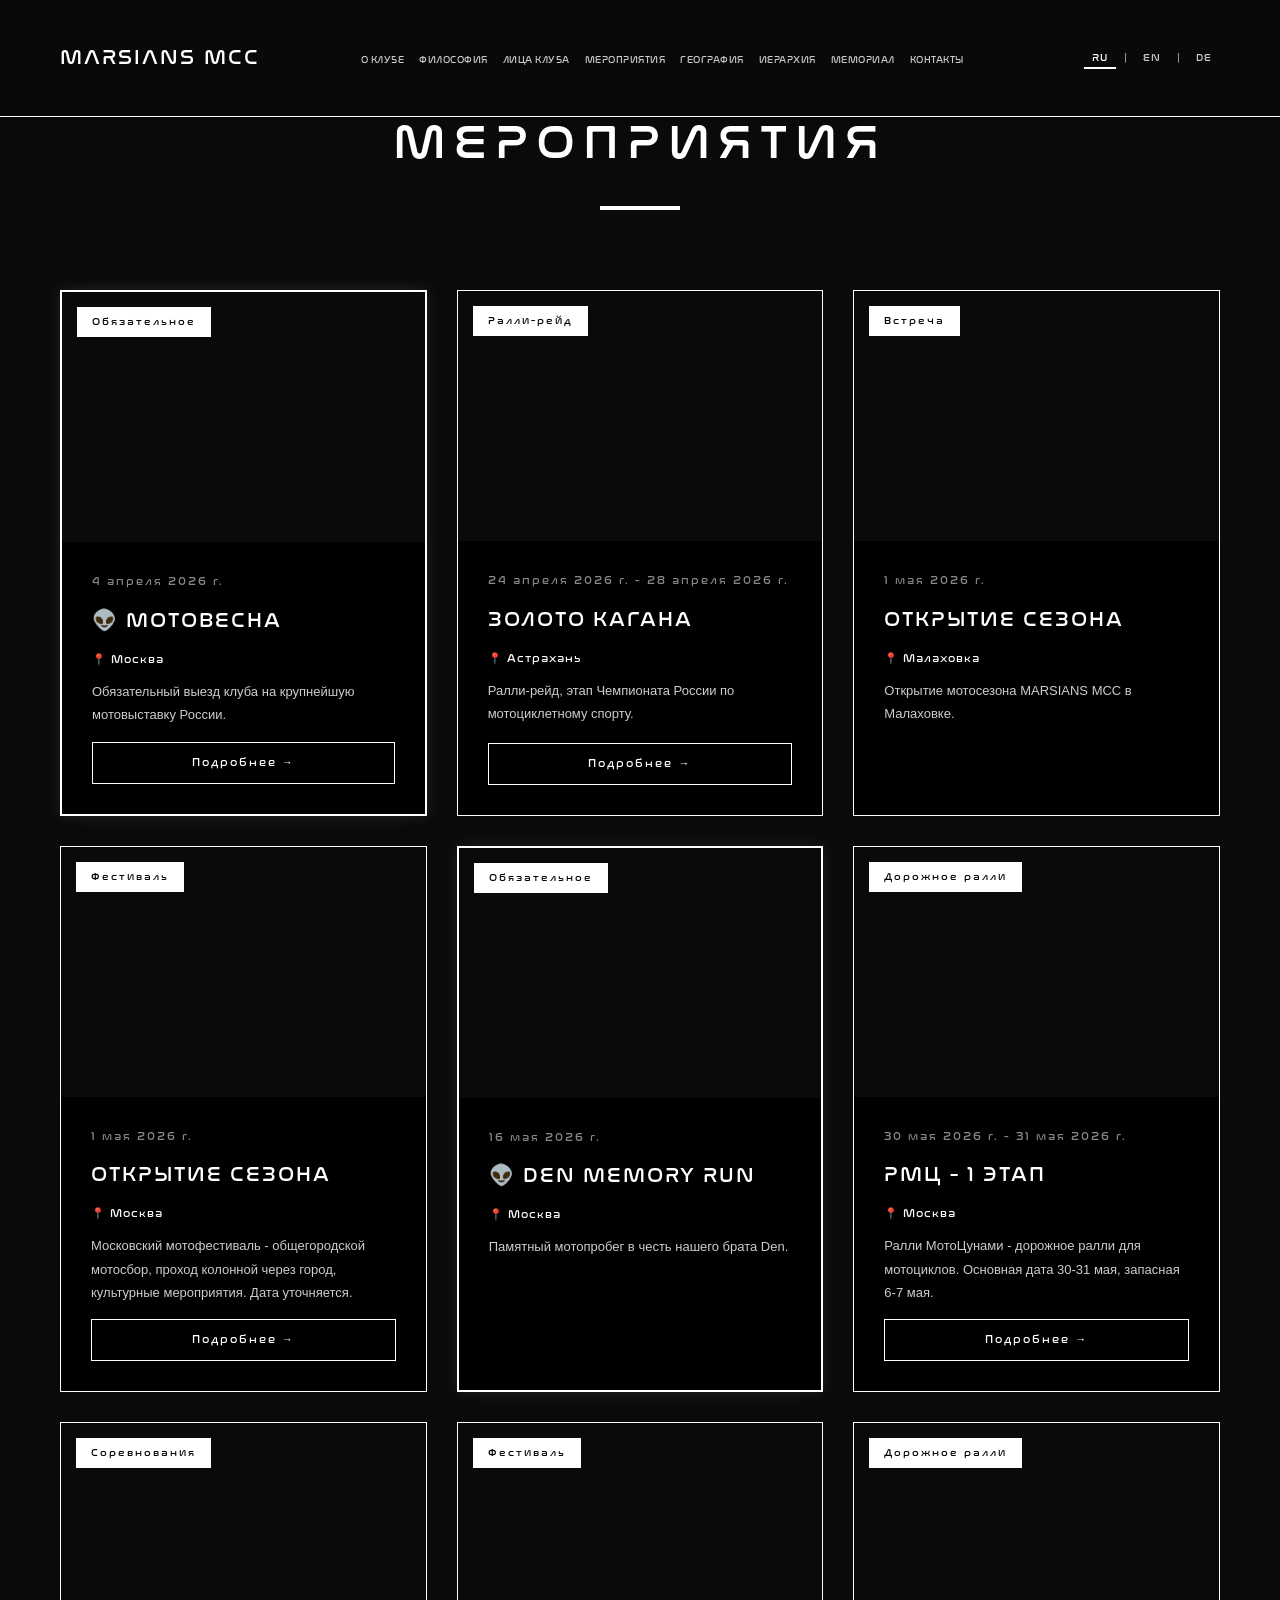
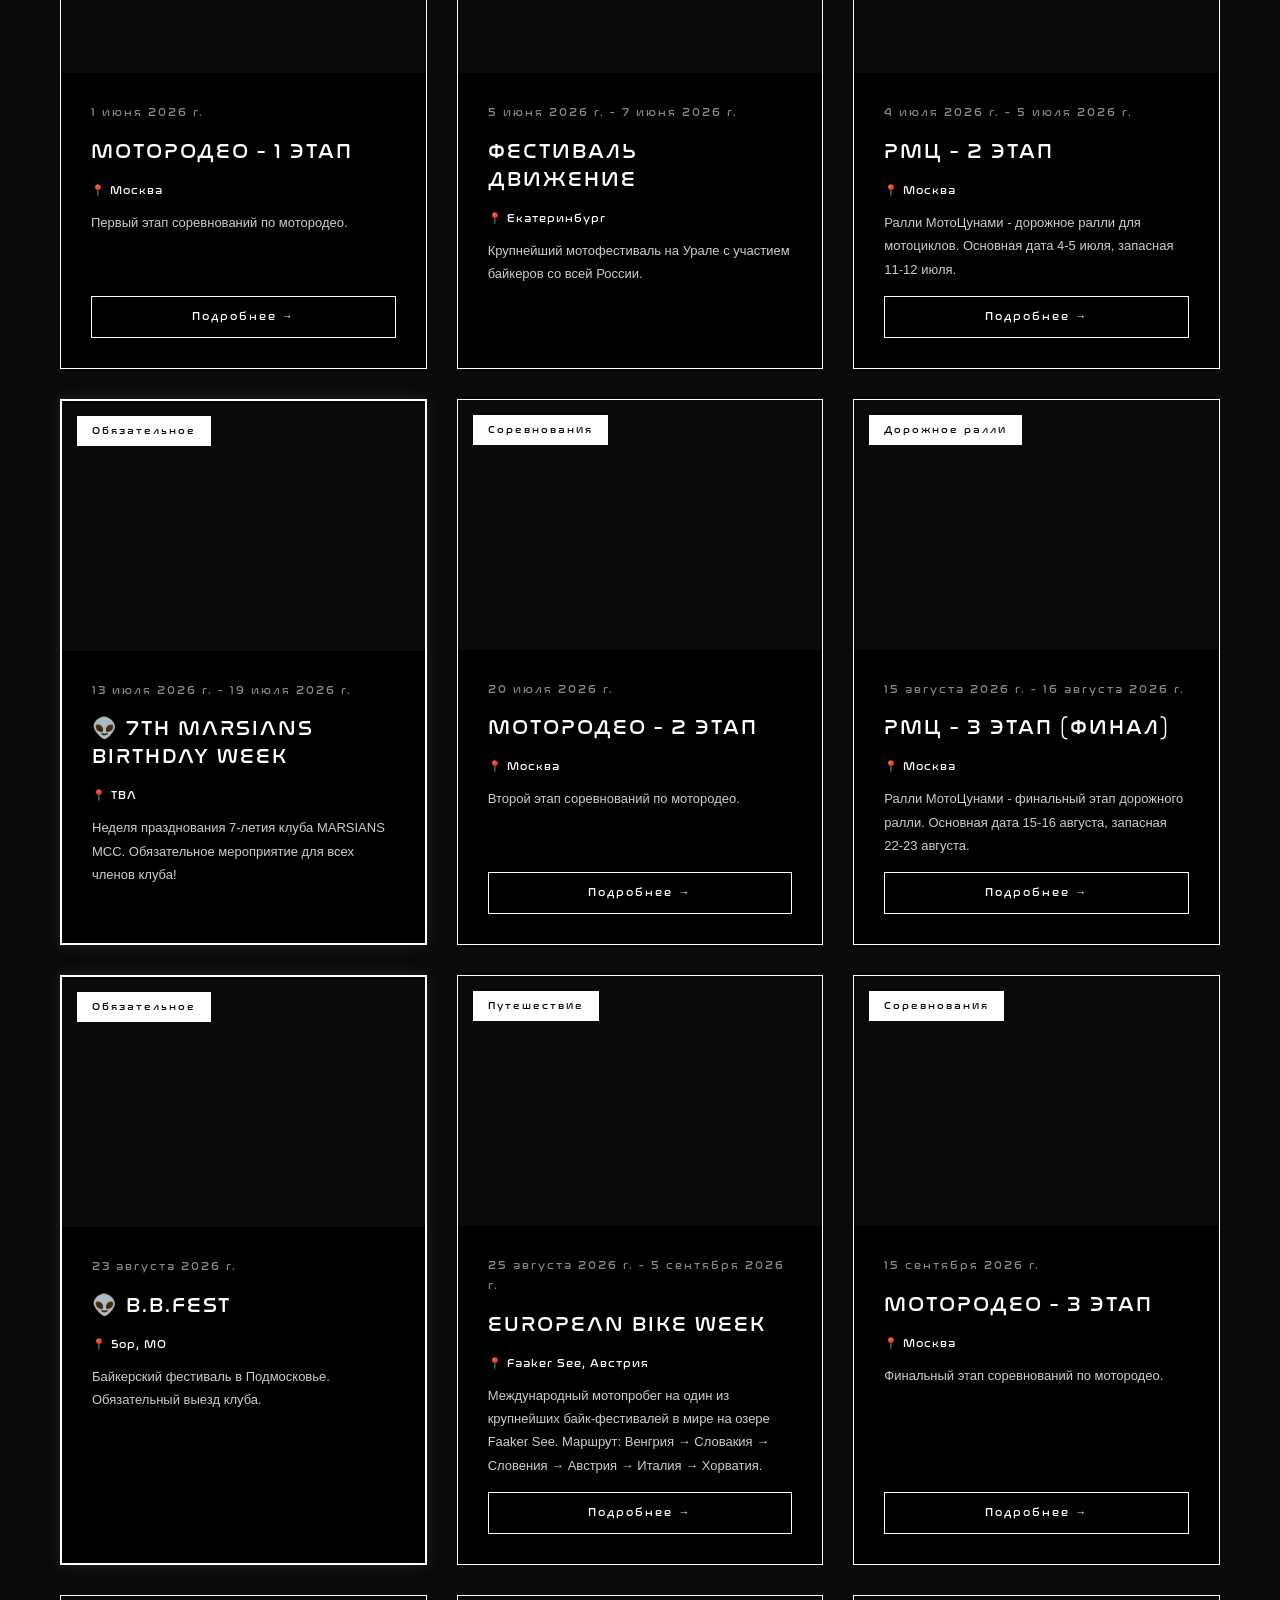
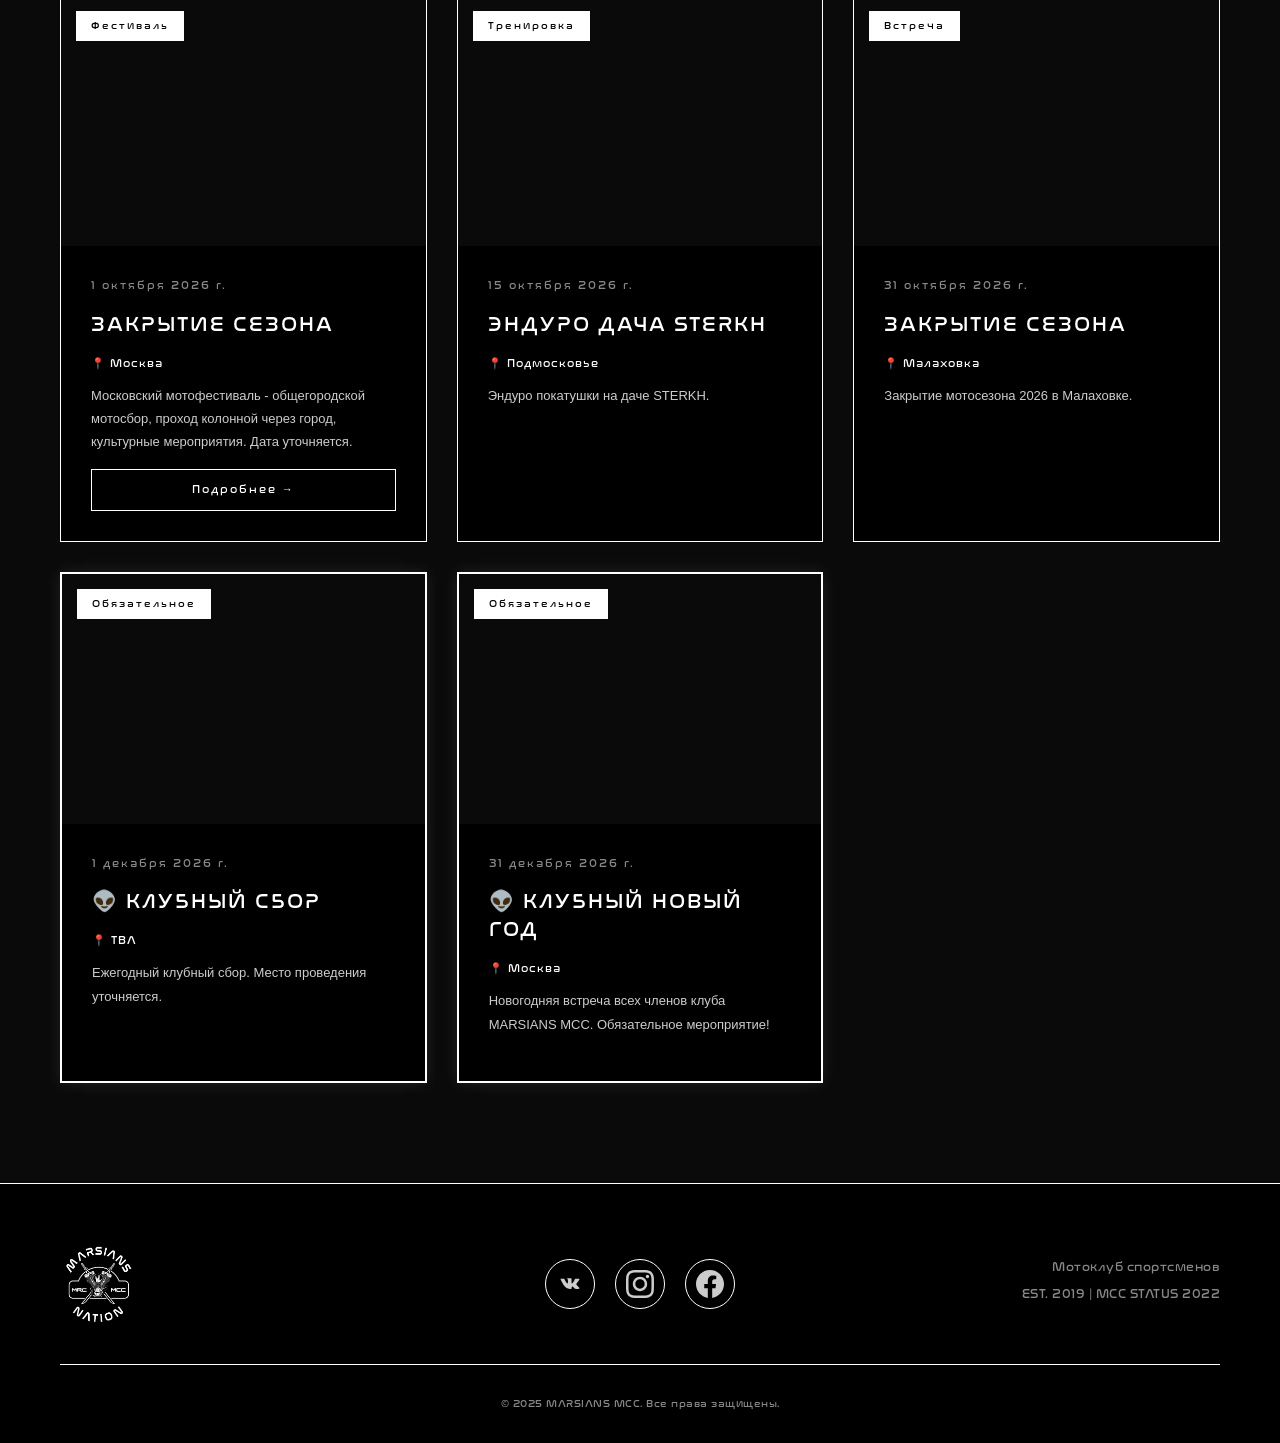
==== commit 8227fd8e: "Events German localization" ====
--- a/events.html
+++ b/events.html
@@ -74,6 +74,8 @@
                     <button class="lang-btn active" data-lang="ru">RU</button>
                     <span class="lang-divider">|</span>
                     <button class="lang-btn" data-lang="en">EN</button>
+                    <span class="lang-divider">|</span>
+                    <button class="lang-btn" data-lang="de">DE</button>
                 </div>
                 <div class="burger">
                     <span></span>
